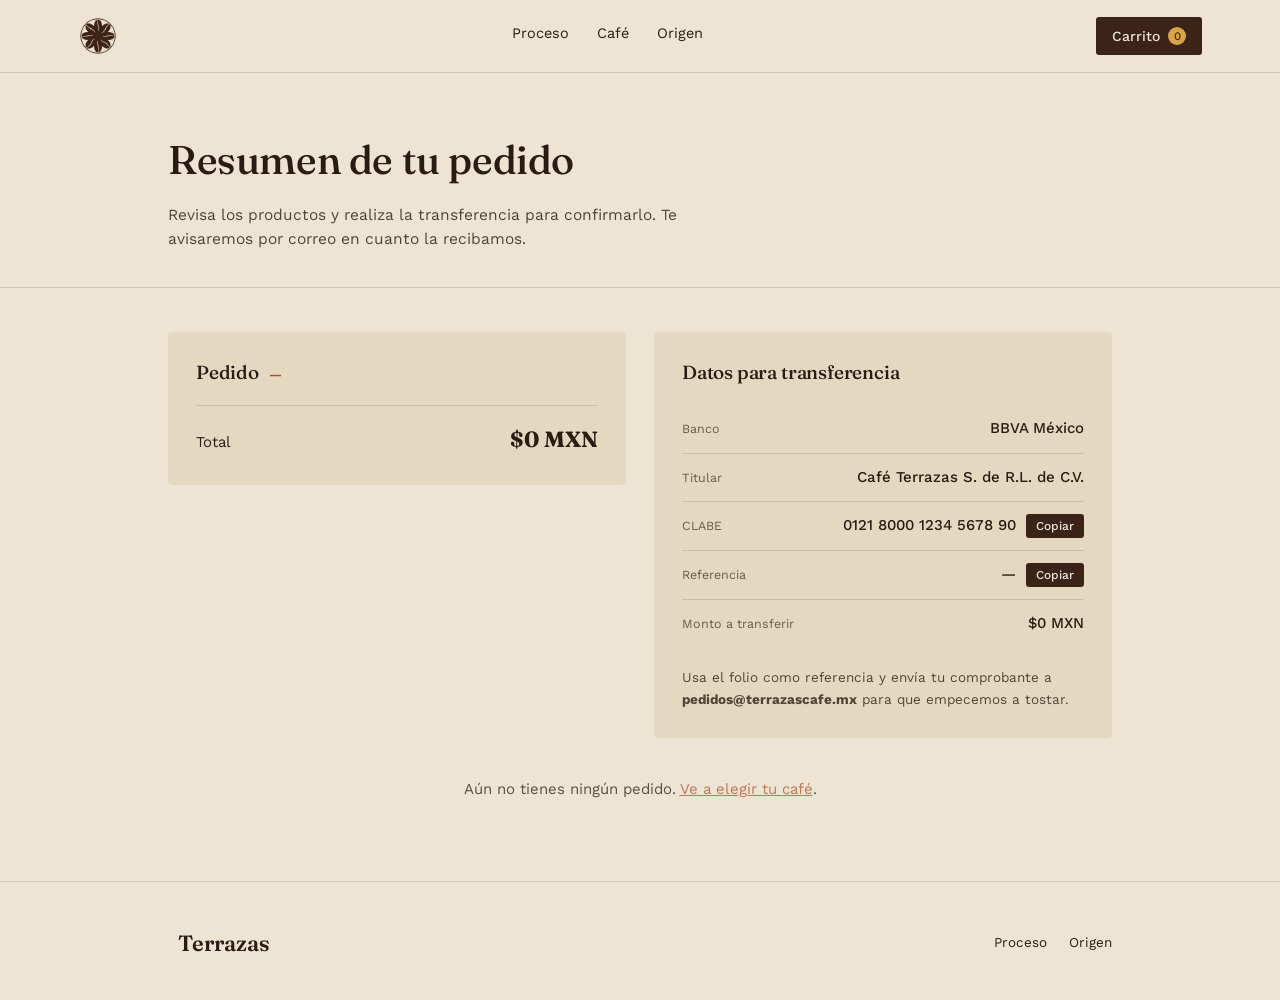
==== html/pago.html @ 00e56173 "primer commit se acrulizan todos los archivos" ====
<!DOCTYPE html>
<html lang="es">
<head>
<meta charset="UTF-8">
<meta name="viewport" content="width=device-width, initial-scale=1, viewport-fit=cover">
<title>Terrazas — Resumen del pedido</title>
<link rel="preconnect" href="https://fonts.googleapis.com">
<link rel="preconnect" href="https://fonts.gstatic.com" crossorigin>
<link href="https://fonts.googleapis.com/css2?family=Fraunces:ital,opsz,wght@0,9..144,400;0,9..144,500;0,9..144,600;1,9..144,500&family=Work+Sans:wght@400;500;600&display=swap" rel="stylesheet">
<link rel="stylesheet" href="../css/pago.css">
</head>
<body>

<!----Nav-->
<header>
  <div class="nav">
    <a class="wordmark" href="../index.html"><img src="../pic/Logo1.png" alt="Terrazas" class="logo-img"></a>
    <nav class="links">
      <a href="html/proceso.html">Proceso</a>
      <a href="html/productos.html">Café</a>
      <a href="html/origen.html">Origen</a>
    </nav>
    <button class="cart-btn" id="openCart" aria-haspopup="dialog">
      Carrito <span class="cart-count" id="cartCount">0</span>
    </button>
  </div>
</header>


<section class="page-head">
  <div class="wrap">
    <h1>Resumen de tu pedido</h1>
    <p>Revisa los productos y realiza la transferencia para confirmarlo. Te avisaremos por correo en cuanto la recibamos.</p>
  </div>
</section>

<section class="section">
  <div class="wrap order-grid">

    <div class="panel">
      <div class="panel-head">
        <h2>Pedido <span id="folio">—</span></h2>
      </div>
      <div id="orderItems"></div>
      <div class="order-total">
        <span>Total</span>
        <b id="orderTotal">$0 MXN</b>
      </div>
    </div>

    <div class="panel transfer">
      <div class="panel-head">
        <h2>Datos para transferencia</h2>
      </div>
      <dl class="transfer-list">
        <div class="t-row">
          <dt>Banco</dt>
          <dd>BBVA México</dd>
        </div>
        <div class="t-row">
          <dt>Titular</dt>
          <dd>Café Terrazas S. de R.L. de C.V.</dd>
        </div>
        <div class="t-row">
          <dt>CLABE</dt>
          <dd class="copyable" id="clabeValue">0121 8000 1234 5678 90
            <button class="copy-btn" data-copy="012180001234567890" aria-label="Copiar CLABE">Copiar</button>
          </dd>
        </div>
        <div class="t-row">
          <dt>Referencia</dt>
          <dd class="copyable" id="refValue">—
            <button class="copy-btn" data-copy-target="refValue" aria-label="Copiar referencia">Copiar</button>
          </dd>
        </div>
        <div class="t-row">
          <dt>Monto a transferir</dt>
          <dd id="transferAmount">$0 MXN</dd>
        </div>
      </dl>
      <p class="transfer-note">Usa el folio como referencia y envía tu comprobante a <strong>pedidos@terrazascafe.mx</strong> para que empecemos a tostar.</p>
    </div>

  </div>

  <p class="empty-note" id="emptyNote" hidden>Aún no tienes ningún pedido. <a href="productos.html">Ve a elegir tu café</a>.</p>
</section>

<footer>
  <div class="wrap foot-grid">
    <div class="wordmark"><span class="bean"></span>Terrazas</div>
    <div class="foot-links">
      <a href="../index.html#proceso">Proceso</a>
      <a href="../index.html#origen">Origen</a>
    </div>
  </div>
</footer>

<script src="../script/pago.js"></script>

</body>
</html>
---- css/pago.css ----
:root {
  --cream: #EDE4D3;
  --cream-2: #E4D8C0;
  --ink: #2A1C13;
  --brown: #3B2417;
  --sienna: #B5502D;
  --marigold: #D9A441;
  --sage: #6B7654;
  --line: rgba(42,28,19,0.14);
  box-sizing: border-box;
  padding-top: env(safe-area-inset-top, 0px);
  padding-bottom: env(safe-area-inset-bottom, 0px);
}
*, *::before, *::after { box-sizing: inherit; }
html, body { height: 100%; }
body {
  margin: 0;
  background: var(--cream);
  color: var(--ink);
  font-family: 'Work Sans', system-ui, sans-serif;
  font-size: 16px;
  line-height: 1.55;
}
h1, h2 { font-family: 'Fraunces', Georgia, serif; font-weight: 500; letter-spacing: -0.01em; }
a { color: inherit; }
.wrap { max-width: 1000px; margin: 0 auto; padding: 0 28px; }

/* Header */
header {
  position: sticky; top: 0; top: env(safe-area-inset-top, 0px);
  z-index: 40; background: rgba(237,228,211,0.92); backdrop-filter: blur(6px);
  border-bottom: 1px solid var(--line);
}
.nav { display: flex; align-items: center; justify-content: space-between; padding: 16px 28px; max-width: 1180px; margin: 0 auto; }
.wordmark { font-family: 'Fraunces', serif; font-size: 22px; font-weight: 600; display: flex; align-items: center; gap: 10px; text-decoration: none; }

.logo-img { 
    height: 40px; 
    width: auto; 
    display: block; 
}

nav.links { display: flex; gap: 28px; font-size: 14.5px; }
nav.links a { text-decoration: none; border-bottom: 1px solid transparent; padding-bottom: 2px; transition: border-color .2s; }
nav.links a:hover, nav.links a:focus-visible { border-color: var(--sienna); }
.cart-btn {
  display: flex; align-items: center; gap: 8px; background: var(--brown); color: var(--cream);
  border: none; border-radius: 3px; padding: 10px 16px; font-family: 'Work Sans', sans-serif;
  font-size: 14px; font-weight: 500; cursor: pointer;
}
.cart-btn:hover { background: var(--sienna); }
.cart-count { background: var(--marigold); color: var(--brown); border-radius: 50%; min-width: 18px; height: 18px; font-size: 11.5px; display: inline-flex; align-items: center; justify-content: center; padding: 0 4px; }


/* Page head */
.page-head { padding: 56px 0 36px; border-bottom: 1px solid var(--line); }
.page-head h1 { font-size: clamp(28px, 4vw, 40px); margin: 0 0 12px; }
.page-head p { max-width: 58ch; opacity: 0.8; font-size: 15.5px; margin: 0; }

.section { padding: 44px 0 64px; }

/* Order + transfer grid */
.order-grid { display: grid; grid-template-columns: 1fr 1fr; gap: 28px; align-items: start; }
.panel { background: var(--cream-2); border-radius: 4px; padding: 26px 28px 28px; }
.panel-head h2 { font-size: 19px; margin: 0 0 18px; display: flex; gap: 10px; align-items: baseline; }
.panel-head h2 span { font-family: 'Work Sans', sans-serif; font-size: 13px; color: var(--sienna); font-weight: 600; }

.item-row { display: flex; justify-content: space-between; gap: 12px; padding: 12px 0; border-bottom: 1px solid var(--line); }
.item-row .i-name { font-size: 14.5px; font-weight: 500; }
.item-row .i-meta { font-size: 12.5px; opacity: 0.65; margin-top: 3px; }
.item-row .i-price { font-family: 'Fraunces', serif; font-size: 15.5px; white-space: nowrap; }

.order-total { display: flex; justify-content: space-between; align-items: baseline; margin-top: 18px; padding-top: 16px; border-top: 1px solid var(--line); font-size: 15px; }
.order-total b { font-family: 'Fraunces', serif; font-size: 22px; }

.transfer-list { margin: 0; }
.t-row { display: flex; justify-content: space-between; align-items: center; gap: 12px; padding: 12px 0; border-bottom: 1px solid var(--line); }
.t-row:last-child { border-bottom: none; }
.t-row dt { font-size: 12.5px; opacity: 0.65; margin: 0; }
.t-row dd { margin: 0; font-size: 15px; font-weight: 500; text-align: right; display: flex; align-items: center; gap: 10px; }
.copy-btn {
  background: var(--brown); color: var(--cream); border: none; border-radius: 3px;
  padding: 5px 10px; font-size: 12px; cursor: pointer; font-family: 'Work Sans', sans-serif; font-weight: 500;
}
.copy-btn:hover { background: var(--sienna); }
.copy-btn.copied { background: var(--sage); }

.transfer-note { font-size: 13.5px; opacity: 0.78; margin: 20px 0 0; line-height: 1.6; }

.empty-note { text-align: center; margin-top: 40px; font-size: 15px; opacity: 0.75; }
.empty-note a { color: var(--sienna); text-decoration: underline; }

/* Footer */
footer { padding: 44px 0 40px; border-top: 1px solid var(--line); }
.foot-grid { display: flex; justify-content: space-between; align-items: center; gap: 24px; flex-wrap: wrap; max-width: 1000px; margin: 0 auto; padding: 0 28px; }
.foot-links { display: flex; gap: 22px; font-size: 13.5px; }
.foot-links a { text-decoration: none; }
.foot-links a:hover { color: var(--sienna); }

:focus-visible { outline: 2px solid var(--sienna); outline-offset: 2px; }

@media (max-width: 760px) {
  .order-grid { grid-template-columns: 1fr; }
  nav.links { display: none; }
}

@media (prefers-reduced-motion: reduce) {
  * { transition: none !important; }
}
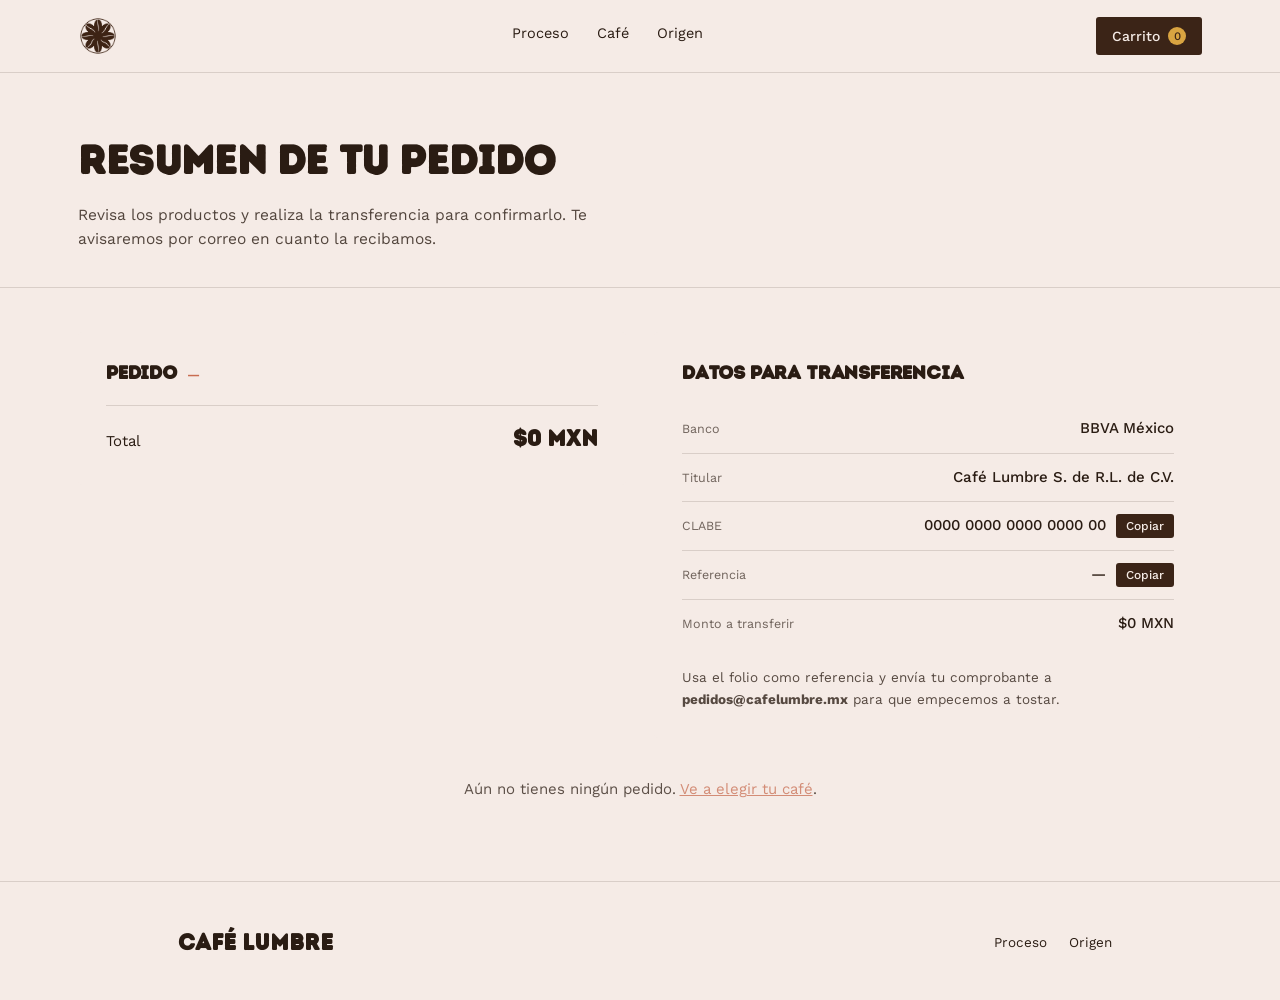
==== commit 5e327ebe: "Se agrega paginas de orige, proceso, pago, fuentes y chatbot" ====
--- a/html/pago.html
+++ b/html/pago.html
@@ -1,102 +1,103 @@
 <!DOCTYPE html>
-<html lang="es">
-<head>
-<meta charset="UTF-8">
-<meta name="viewport" content="width=device-width, initial-scale=1, viewport-fit=cover">
-<title>Terrazas — Resumen del pedido</title>
-<link rel="preconnect" href="https://fonts.googleapis.com">
-<link rel="preconnect" href="https://fonts.gstatic.com" crossorigin>
-<link href="https://fonts.googleapis.com/css2?family=Fraunces:ital,opsz,wght@0,9..144,400;0,9..144,500;0,9..144,600;1,9..144,500&family=Work+Sans:wght@400;500;600&display=swap" rel="stylesheet">
-<link rel="stylesheet" href="../css/pago.css">
-</head>
-<body>
+  <html lang="es">
+    <head>
+      <meta charset="UTF-8">
+      <meta name="viewport" content="width=device-width, initial-scale=1, viewport-fit=cover">
+      <title>Café Lumbre</title>
+      <link rel="preconnect" href="https://fonts.googleapis.com">
+      <link rel="preconnect" href="https://fonts.gstatic.com" crossorigin>
+      <link href="https://fonts.googleapis.com/css2?family=Fraunces:ital,opsz,wght@0,9..144,400;0,9..144,500;0,9..144,600;1,9..144,500&family=Work+Sans:wght@400;500;600&display=swap" rel="stylesheet">
+      <link rel="stylesheet" href="../css/pago.css">
+      <link rel="icon" type="image/png" href="../pic/Logo1.png">
+    </head>
+    <body>
 
-<!----Nav-->
-<header>
-  <div class="nav">
-    <a class="wordmark" href="../index.html"><img src="../pic/Logo1.png" alt="Terrazas" class="logo-img"></a>
-    <nav class="links">
-      <a href="html/proceso.html">Proceso</a>
-      <a href="html/productos.html">Café</a>
-      <a href="html/origen.html">Origen</a>
-    </nav>
-    <button class="cart-btn" id="openCart" aria-haspopup="dialog">
-      Carrito <span class="cart-count" id="cartCount">0</span>
-    </button>
-  </div>
-</header>
+    <!----Nav-->
+    <header>
+      <div class="nav">
+        <a class="wordmark" href="../index.html"><img src="../pic/Logo1.png" alt="Terrazas" class="logo-img"></a>
+        <nav class="links">
+          <a href="html/proceso.html">Proceso</a>
+          <a href="html/productos.html">Café</a>
+          <a href="html/origen.html">Origen</a>
+        </nav>
+        <button class="cart-btn" id="openCart" aria-haspopup="dialog">
+          Carrito <span class="cart-count" id="cartCount">0</span>
+        </button>
+      </div>
+    </header>
 
 
-<section class="page-head">
-  <div class="wrap">
-    <h1>Resumen de tu pedido</h1>
-    <p>Revisa los productos y realiza la transferencia para confirmarlo. Te avisaremos por correo en cuanto la recibamos.</p>
-  </div>
-</section>
+    <section class="page-head">
+      <div class="wrap">
+        <h1>Resumen de tu pedido</h1>
+        <p>Revisa los productos y realiza la transferencia para confirmarlo. Te avisaremos por correo en cuanto la recibamos.</p>
+      </div>
+    </section>
 
-<section class="section">
-  <div class="wrap order-grid">
+    <section class="section">
+      <div class="wrap order-grid">
 
-    <div class="panel">
-      <div class="panel-head">
-        <h2>Pedido <span id="folio">—</span></h2>
+        <div class="panel">
+          <div class="panel-head">
+            <h2>Pedido <span id="folio">—</span></h2>
+          </div>
+          <div id="orderItems"></div>
+          <div class="order-total">
+            <span>Total</span>
+            <b id="orderTotal">$0 MXN</b>
+          </div>
+        </div>
+
+        <div class="panel transfer">
+          <div class="panel-head">
+            <h2>Datos para transferencia</h2>
+          </div>
+          <dl class="transfer-list">
+            <div class="t-row">
+              <dt>Banco</dt>
+              <dd>BBVA México</dd>
+            </div>
+            <div class="t-row">
+              <dt>Titular</dt>
+              <dd>Café Lumbre S. de R.L. de C.V.</dd>
+            </div>
+            <div class="t-row">
+              <dt>CLABE</dt>
+              <dd class="copyable" id="clabeValue">0000 0000 0000 0000 00
+                <button class="copy-btn" data-copy="000000000000000000" aria-label="Copiar CLABE">Copiar</button>
+              </dd>
+            </div>
+            <div class="t-row">
+              <dt>Referencia</dt>
+              <dd class="copyable" id="refValue">—
+                <button class="copy-btn" data-copy-target="refValue" aria-label="Copiar referencia">Copiar</button>
+              </dd>
+            </div>
+            <div class="t-row">
+              <dt>Monto a transferir</dt>
+              <dd id="transferAmount">$0 MXN</dd>
+            </div>
+          </dl>
+          <p class="transfer-note">Usa el folio como referencia y envía tu comprobante a <strong>pedidos@cafelumbre.mx</strong> para que empecemos a tostar.</p>
+        </div>
+
       </div>
-      <div id="orderItems"></div>
-      <div class="order-total">
-        <span>Total</span>
-        <b id="orderTotal">$0 MXN</b>
+
+      <p class="empty-note" id="emptyNote" hidden>Aún no tienes ningún pedido. <a href="productos.html">Ve a elegir tu café</a>.</p>
+    </section>
+
+    <footer>
+      <div class="wrap foot-grid">
+        <div class="wordmark"><span class="bean"></span>Café Lumbre</div>
+        <div class="foot-links">
+          <a href="proceso.html">Proceso</a>
+          <a href="origen.html">Origen</a>
+        </div>
       </div>
-    </div>
+    </footer>
 
-    <div class="panel transfer">
-      <div class="panel-head">
-        <h2>Datos para transferencia</h2>
-      </div>
-      <dl class="transfer-list">
-        <div class="t-row">
-          <dt>Banco</dt>
-          <dd>BBVA México</dd>
-        </div>
-        <div class="t-row">
-          <dt>Titular</dt>
-          <dd>Café Terrazas S. de R.L. de C.V.</dd>
-        </div>
-        <div class="t-row">
-          <dt>CLABE</dt>
-          <dd class="copyable" id="clabeValue">0121 8000 1234 5678 90
-            <button class="copy-btn" data-copy="012180001234567890" aria-label="Copiar CLABE">Copiar</button>
-          </dd>
-        </div>
-        <div class="t-row">
-          <dt>Referencia</dt>
-          <dd class="copyable" id="refValue">—
-            <button class="copy-btn" data-copy-target="refValue" aria-label="Copiar referencia">Copiar</button>
-          </dd>
-        </div>
-        <div class="t-row">
-          <dt>Monto a transferir</dt>
-          <dd id="transferAmount">$0 MXN</dd>
-        </div>
-      </dl>
-      <p class="transfer-note">Usa el folio como referencia y envía tu comprobante a <strong>pedidos@terrazascafe.mx</strong> para que empecemos a tostar.</p>
-    </div>
+    <script src="../script/pago.js"></script>
 
-  </div>
-
-  <p class="empty-note" id="emptyNote" hidden>Aún no tienes ningún pedido. <a href="productos.html">Ve a elegir tu café</a>.</p>
-</section>
-
-<footer>
-  <div class="wrap foot-grid">
-    <div class="wordmark"><span class="bean"></span>Terrazas</div>
-    <div class="foot-links">
-      <a href="../index.html#proceso">Proceso</a>
-      <a href="../index.html#origen">Origen</a>
-    </div>
-  </div>
-</footer>
-
-<script src="../script/pago.js"></script>
-
-</body>
-</html>+    </body>
+  </html>
--- a/css/pago.css
+++ b/css/pago.css
@@ -1,38 +1,67 @@
 :root {
-  --cream: #EDE4D3;
-  --cream-2: #E4D8C0;
-  --ink: #2A1C13;
-  --brown: #3B2417;
-  --sienna: #B5502D;
-  --marigold: #D9A441;
-  --sage: #6B7654;
-  --line: rgba(42,28,19,0.14);
-  box-sizing: border-box;
-  padding-top: env(safe-area-inset-top, 0px);
-  padding-bottom: env(safe-area-inset-bottom, 0px);
-}
-*, *::before, *::after { box-sizing: inherit; }
-html, body { height: 100%; }
-body {
-  margin: 0;
-  background: var(--cream);
-  color: var(--ink);
-  font-family: 'Work Sans', system-ui, sans-serif;
-  font-size: 16px;
-  line-height: 1.55;
-}
-h1, h2 { font-family: 'Fraunces', Georgia, serif; font-weight: 500; letter-spacing: -0.01em; }
-a { color: inherit; }
-.wrap { max-width: 1000px; margin: 0 auto; padding: 0 28px; }
+    --cream: #f5ebe6;
+    --cream-2: #f5ebe6;
+    --ink: #2A1C13;
+    --brown: #3B2417;
+    --sienna: #c86d51;
+    --marigold: #D9A441;
+    --sage: #7B8B6F;
+    --line: rgba(42,28,19,0.14);
+    box-sizing: border-box;
+    padding-top: env(safe-area-inset-top, 0px);
+    padding-bottom: env(safe-area-inset-bottom, 0px);
+  }
+  *, *::before, *::after { box-sizing: inherit; }
+  d
+  html { 
+    scroll-padding-top: env(safe-area-inset-top, 0px); 
+    scroll-behavior: smooth; }
 
+  html, body { 
+    height: 100%; 
+  }
+  
+  body {
+    margin: 0;
+    background: var(--cream);
+    color: var(--ink);
+    font-family: 'Work Sans', system-ui, sans-serif;
+    font-size: 16px;
+    line-height: 1.55;
+  }
+
+  @font-face {
+    font-family: 'IntroRust';
+    src: url('../fonts/IntroRust.ttf') format('truetype');
+    font-weight: 500;
+    font-style: normal;
+  }
+
+  h1, h2, h3, .display {
+    font-family: 'IntroRust';
+    letter-spacing: -0.01em;
+  }
+  
+a { 
+    color: inherit; 
+  }
+
+
+ .wrap { 
+    max-width: 1180px; 
+    margin: 0 auto; 
+    padding: 0 28px; 
+  }
+  
 /* Header */
 header {
   position: sticky; top: 0; top: env(safe-area-inset-top, 0px);
-  z-index: 40; background: rgba(237,228,211,0.92); backdrop-filter: blur(6px);
+  z-index: 40; background: #f5ebe6;
   border-bottom: 1px solid var(--line);
 }
+
 .nav { display: flex; align-items: center; justify-content: space-between; padding: 16px 28px; max-width: 1180px; margin: 0 auto; }
-.wordmark { font-family: 'Fraunces', serif; font-size: 22px; font-weight: 600; display: flex; align-items: center; gap: 10px; text-decoration: none; }
+.wordmark { font-family: 'IntroRust'; font-size: 22px; font-weight: 600; display: flex; align-items: center; gap: 10px; text-decoration: none; }
 
 .logo-img { 
     height: 40px; 
@@ -68,10 +97,10 @@
 .item-row { display: flex; justify-content: space-between; gap: 12px; padding: 12px 0; border-bottom: 1px solid var(--line); }
 .item-row .i-name { font-size: 14.5px; font-weight: 500; }
 .item-row .i-meta { font-size: 12.5px; opacity: 0.65; margin-top: 3px; }
-.item-row .i-price { font-family: 'Fraunces', serif; font-size: 15.5px; white-space: nowrap; }
+.item-row .i-price { font-family: 'IntroRust'; font-size: 15.5px; white-space: nowrap; }
 
 .order-total { display: flex; justify-content: space-between; align-items: baseline; margin-top: 18px; padding-top: 16px; border-top: 1px solid var(--line); font-size: 15px; }
-.order-total b { font-family: 'Fraunces', serif; font-size: 22px; }
+.order-total b { font-family: 'IntroRust'; font-size: 22px; }
 
 .transfer-list { margin: 0; }
 .t-row { display: flex; justify-content: space-between; align-items: center; gap: 12px; padding: 12px 0; border-bottom: 1px solid var(--line); }
